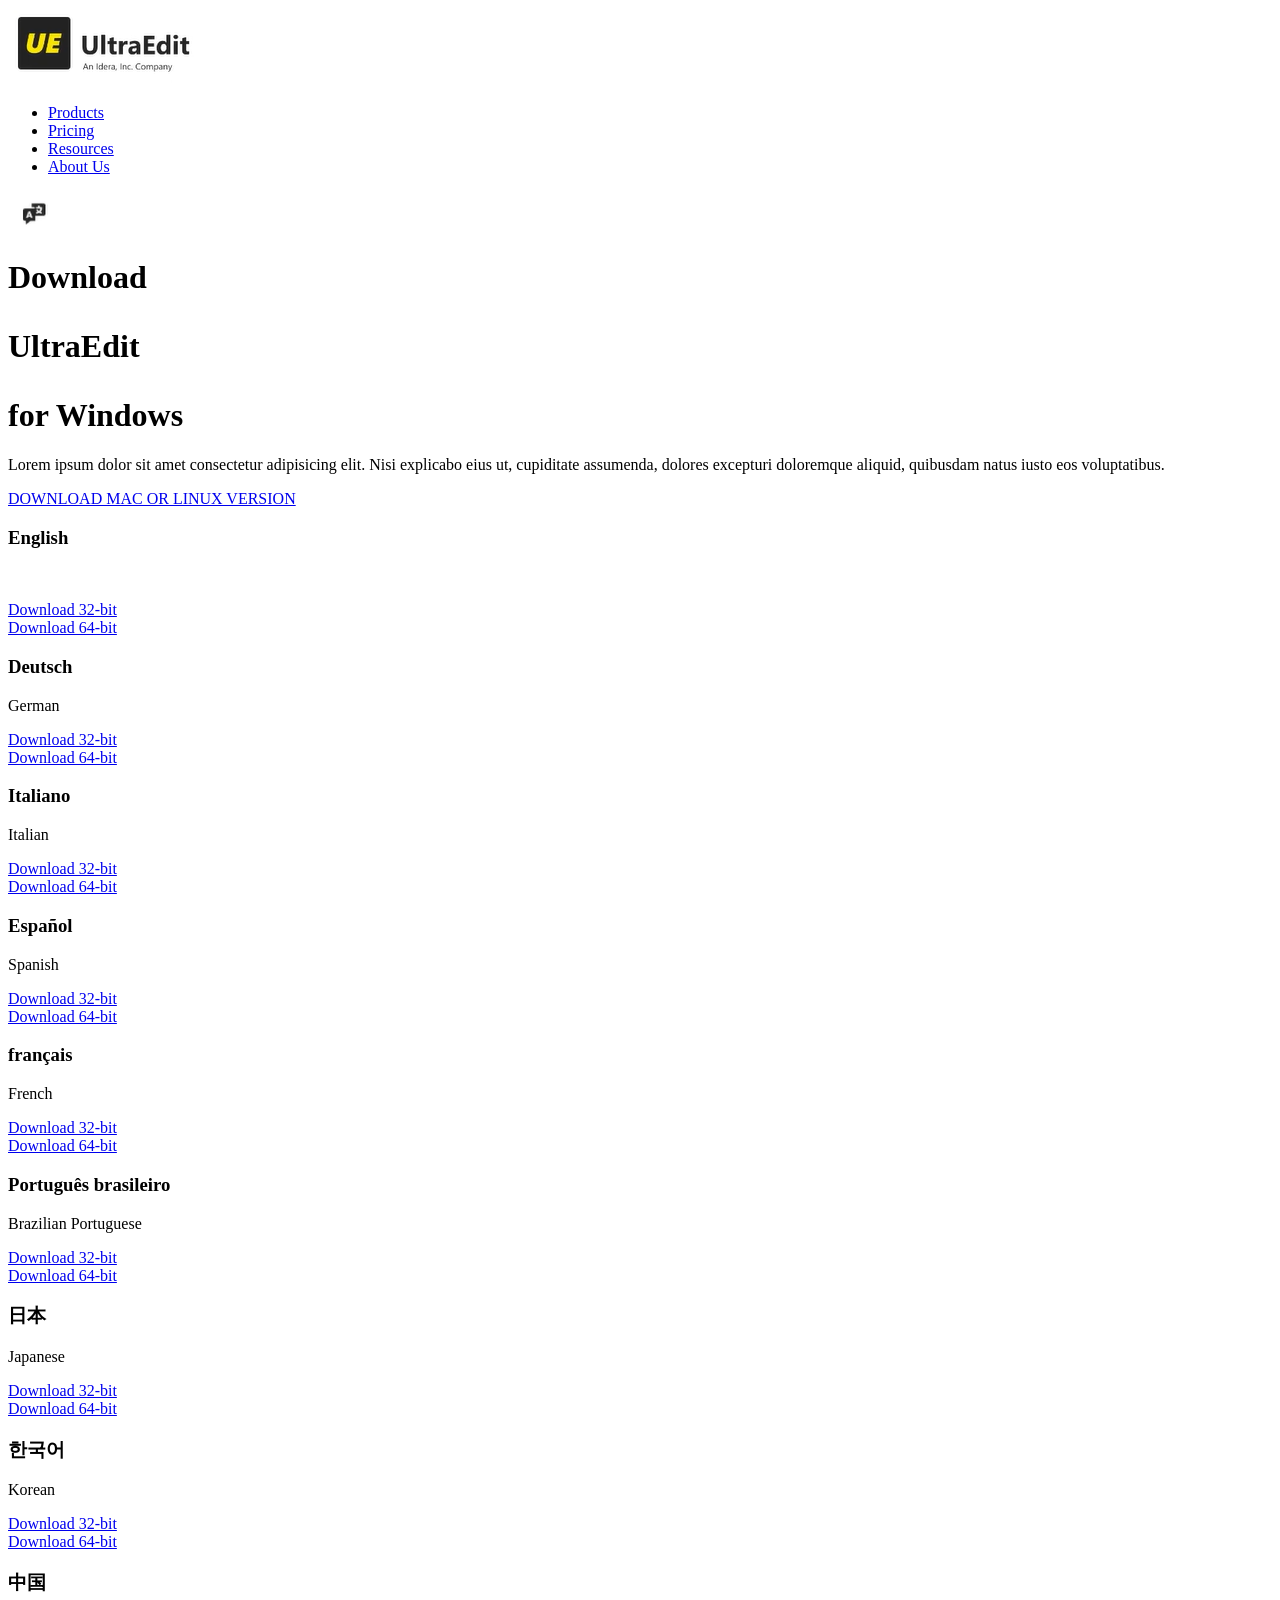
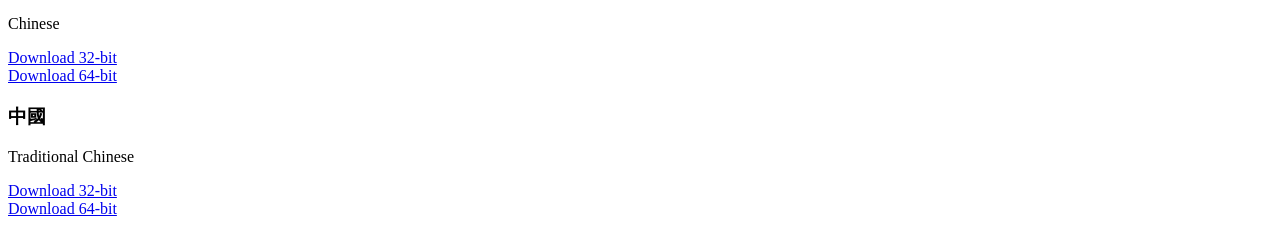
==== index.html @ 8db84978 "Update and rename index.html" ====
<!DOCTYPE html>
<html lang="en">

<head>
    <meta charset="UTF-8">
    <meta name="viewport" content="width=device-width, initial-scale=1.0">
    <title>Download UltraEdit Text Editor for Windows</title>
    <link rel="stylesheet" href="style.css">
</head>

<body>
    <nav>
        <img src="exercise6_logo.png" alt="Logo">

        <div class="rightpanel">
            <ul>
                <li><a href="#">Products</a></li>
                <li><a href="#">Pricing</a></li>
                <li><a href="#">Resources</a></li>
                <li><a href="#">About&nbsp;Us</a></li>
            </ul>
            <img src="exercise6_translate_button.png" alt="Translate">
        </div>
    </nav>

    <div class="description">
        <div class="main-text">
            <h1>Download <p>UltraEdit</p> for Windows</h1>
        </div>
        <p>Lorem ipsum dolor sit amet consectetur adipisicing elit. Nisi explicabo eius ut, cupiditate assumenda,
            dolores excepturi doloremque aliquid, quibusdam natus iusto eos voluptatibus.</p>
        <div class="mac-or-linux-button"><a href="#">DOWNLOAD MAC OR LINUX VERSION</a></div>
    </div>

    <div class="main-box">
        <div class="lang-cell">
            <div class="text">
                <h3>English</h3>
                <p class="subtext">&nbsp;</p>
            </div>
            <div class="buttons">
                <div class="bit-32"><a href="#">Download 32-bit</a></div>
                <div class="bit-64"><a href="#">Download 64-bit</a></div>
            </div>
        </div>
        <div class="lang-cell">
            <div class="text">
                <h3>Deutsch</h3>
                <p class="subtext">German</p>
            </div>
            <div class="buttons">
                <div class="bit-32"><a href="#">Download 32-bit</a></div>
                <div class="bit-64"><a href="#">Download 64-bit</a></div>
            </div>
        </div>
        <div class="lang-cell">
            <div class="text">
                <h3>Italiano</h3>
                <p class="subtext">Italian</p>
            </div>
            <div class="buttons">
                <div class="bit-32"><a href="#">Download 32-bit</a></div>
                <div class="bit-64"><a href="#">Download 64-bit</a></div>
            </div>
        </div>
        <div class="lang-cell">
            <div class="text">
                <h3>Español</h3>
                <p class="subtext">Spanish</p>
            </div>
            <div class="buttons">
                <div class="bit-32"><a href="#">Download 32-bit</a></div>
                <div class="bit-64"><a href="#">Download 64-bit</a></div>
            </div>
        </div>
        <div class="lang-cell">
            <div class="text">
                <h3>français</h3>
                <p class="subtext">French</p>
            </div>
            <div class="buttons">
                <div class="bit-32"><a href="#">Download 32-bit</a></div>
                <div class="bit-64"><a href="#">Download 64-bit</a></div>
            </div>
        </div>
        <div class="lang-cell">
            <div class="text">
                <h3>Português brasileiro</h3>
                <p class="subtext">Brazilian Portuguese</p>
            </div>
            <div class="buttons">
                <div class="bit-32"><a href="#">Download 32-bit</a></div>
                <div class="bit-64"><a href="#">Download 64-bit</a></div>
            </div>
        </div>
        <div class="lang-cell">
            <div class="text">
                <h3>日本</h3>
                <p class="subtext">Japanese</p>
            </div>
            <div class="buttons">
                <div class="bit-32"><a href="#">Download 32-bit</a></div>
                <div class="bit-64"><a href="#">Download 64-bit</a></div>
            </div>
        </div>
        <div class="lang-cell">
            <div class="text">
                <h3>한국어</h3>
                <p class="subtext">Korean</p>
            </div>
            <div class="buttons">
                <div class="bit-32"><a href="#">Download 32-bit</a></div>
                <div class="bit-64"><a href="#">Download 64-bit</a></div>
            </div>
        </div>
        <div class="lang-cell">
            <div class="text">
                <h3>中国</h3>
                <p class="subtext">Chinese</p>
            </div>
            <div class="buttons">
                <div class="bit-32"><a href="#">Download 32-bit</a></div>
                <div class="bit-64"><a href="#">Download 64-bit</a></div>
            </div>
        </div>
        <div class="lang-cell">
            <div class="text">
                <h3>中國</h3>
                <p class="subtext">Traditional Chinese</p>
            </div>
            <div class="buttons">
                <div class="bit-32"><a href="#">Download 32-bit</a></div>
                <div class="bit-64"><a href="#">Download 64-bit</a></div>
            </div>
        </div>
    </div>
</body>

</html>
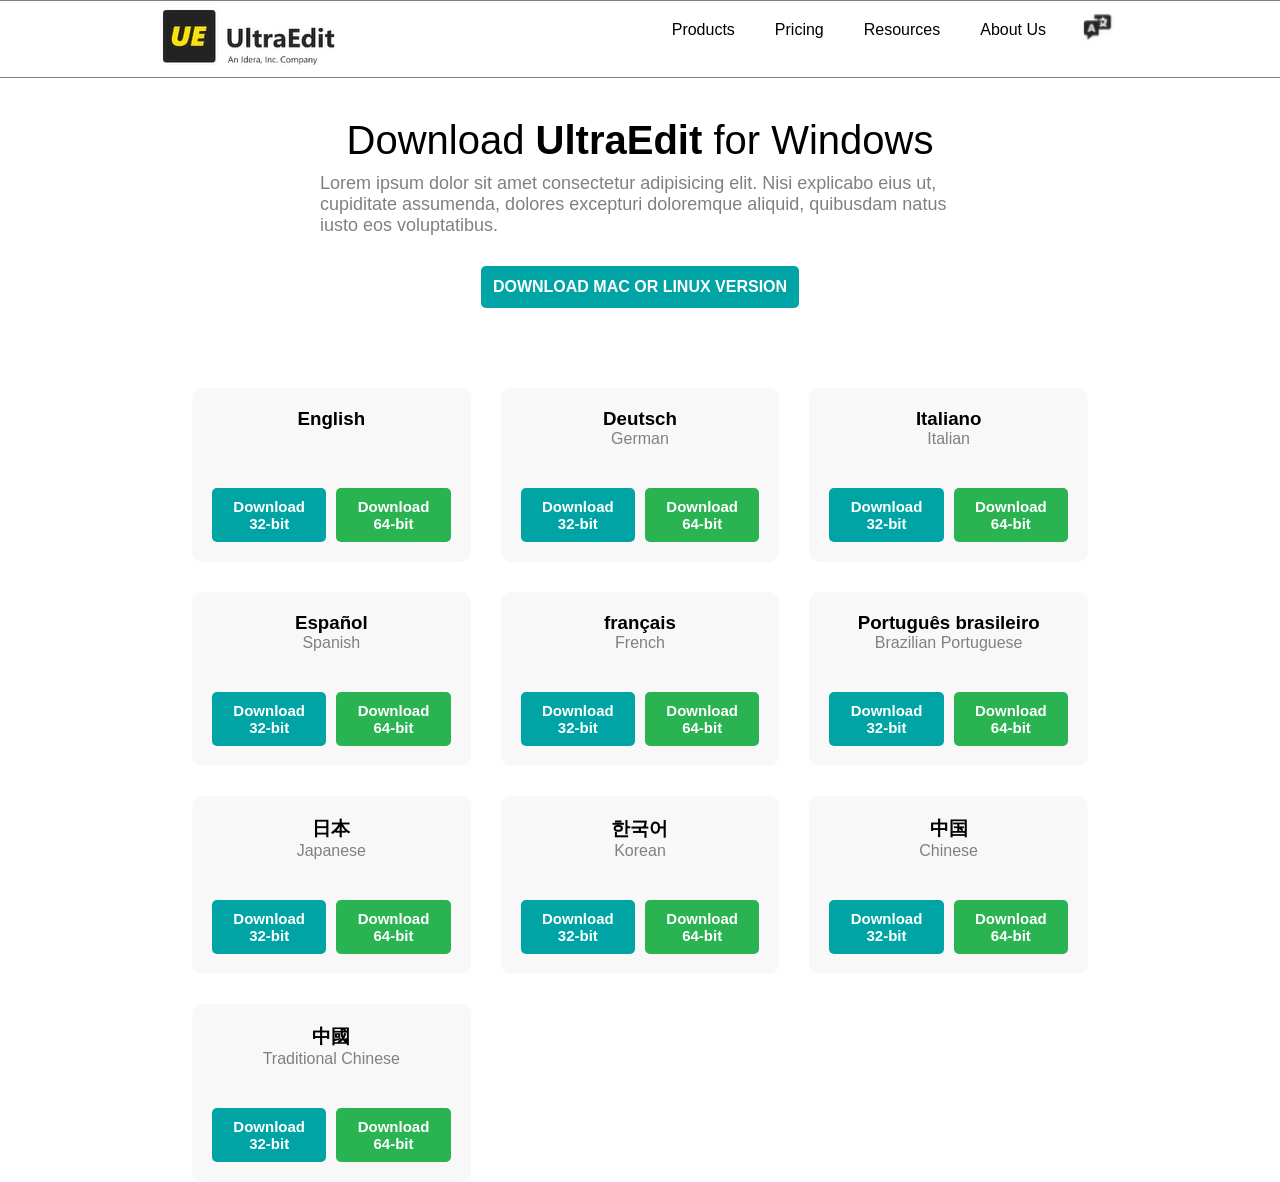
==== commit b6352454: "Update index.html" ====
--- a/index.html
+++ b/index.html
@@ -10,7 +10,7 @@
 
 <body>
     <nav>
-        <img src="exercise6_logo.png" alt="Logo">
+        <img src="logo.png" alt="Logo">
 
         <div class="rightpanel">
             <ul>
@@ -19,7 +19,7 @@
                 <li><a href="#">Resources</a></li>
                 <li><a href="#">About&nbsp;Us</a></li>
             </ul>
-            <img src="exercise6_translate_button.png" alt="Translate">
+            <img src="translate_button.png" alt="Translate">
         </div>
     </nav>
 
--- a/style.css
+++ b/style.css
@@ -0,0 +1,193 @@
+* {
+    margin: 0;
+    padding: 0;
+    font-family: 'Segoe UI', Tahoma, Geneva, Verdana, sans-serif;
+}
+
+a {
+    text-decoration: none;
+}
+
+img:hover {
+    cursor: pointer;
+}
+
+nav {
+    display: flex;
+    justify-content: space-around;
+    position: sticky;
+    top: 0px;
+    background-color: white;
+    border-bottom: 1px solid grey;
+    border-top: 1px solid grey;
+}
+
+nav ul {
+    display: flex;
+}
+
+nav ul li {
+    list-style: none;
+}
+
+nav ul li a {
+    display: inline-block;
+    text-decoration: none;
+    color: black;
+    padding: 20px;
+    width: auto;
+}
+
+nav ul li a:hover {
+    background-color: rgb(213, 206, 206);
+}
+
+.rightpanel {
+    display: flex;
+    justify-content: end;
+}
+
+.rightpanel img {
+    height: 50px;
+}
+
+.main-box {
+    width: 70vw;
+    margin: auto;
+    margin-top: 50px;
+    display: grid;
+    grid-template-columns: repeat(3, 1fr);
+    gap: 30px;
+}
+
+.lang-cell {
+    text-align: center;
+    background-color: #F8F8F8;
+    border-radius: 10px;
+    transition: box-shadow 0.3s ease;
+}
+
+.lang-cell:hover{
+    box-shadow: 0px 0px 7px;
+}
+
+.lang-cell .text {
+    padding: 20px;
+}
+
+.lang-cell .text .subtext {
+    color: gray;
+}
+
+.buttons {
+    display: flex;
+    justify-content: space-around;
+    padding: 20px;
+    gap: 10px;
+}
+
+.bit-32,
+.bit-64 {
+    padding: 10px;
+    border-radius: 5px;
+    transition: background-color 0.3s ease;
+    transition: transform 0.3s ease;
+    font-size: 15px;
+}
+
+.bit-32 {
+    background-color: #01a4a4;
+}
+
+.bit-32:hover {
+    background-color: #017272;
+    transform: scale(1.05);
+}
+
+.bit-64 {
+    background-color: #2ab351;
+}
+
+.bit-64:hover {
+    background-color: #20873d;
+    transform: scale(1.05);
+}
+
+.bit-32 a,
+.bit-64 a {
+    text-decoration: none;
+    color: white;
+    font-weight: bold;
+}
+
+.description {
+    display: flex;
+    flex-direction: column;
+    align-items: center;
+}
+
+.main-text {
+    display: flex;
+    justify-content: space-around;
+    align-items: center;
+    padding: 40px 0px 10px 0px;
+}
+
+.main-text h1 {
+    font-weight: 400;
+    font-size: 40px;
+}
+
+.main-text h1 p {
+    display: inline-block;
+    font-weight: bolder;
+}
+
+.description>p {
+    width: 50%;
+    color: gray;
+    font-size: 18px;
+}
+
+.mac-or-linux-button {
+    padding: 12px;
+    font-weight: bold;
+    background-color: #01a4a4;
+    border-radius: 5px;
+    margin: 30px;
+    transition: background-color 0.3s ease;
+    transition: transform 0.3s ease;
+}
+
+.mac-or-linux-button a {
+    color: white;
+}
+
+.mac-or-linux-button:hover {
+    background-color: #017272;
+    transform: scale(1.05);
+}
+
+@media only screen and (max-width:819px) {
+    .main-box {
+        grid-template-columns: 1fr;
+    }
+
+    .rightpanel img {
+        display: none;
+    }
+}
+
+@media only screen and (max-width:665px) {
+    .main-text h1 {
+        font-size: 20px;
+    }
+
+    .description>p {
+        font-size: 9px;
+    }
+
+    .rightpanel {
+        display: none;
+    }
+}
